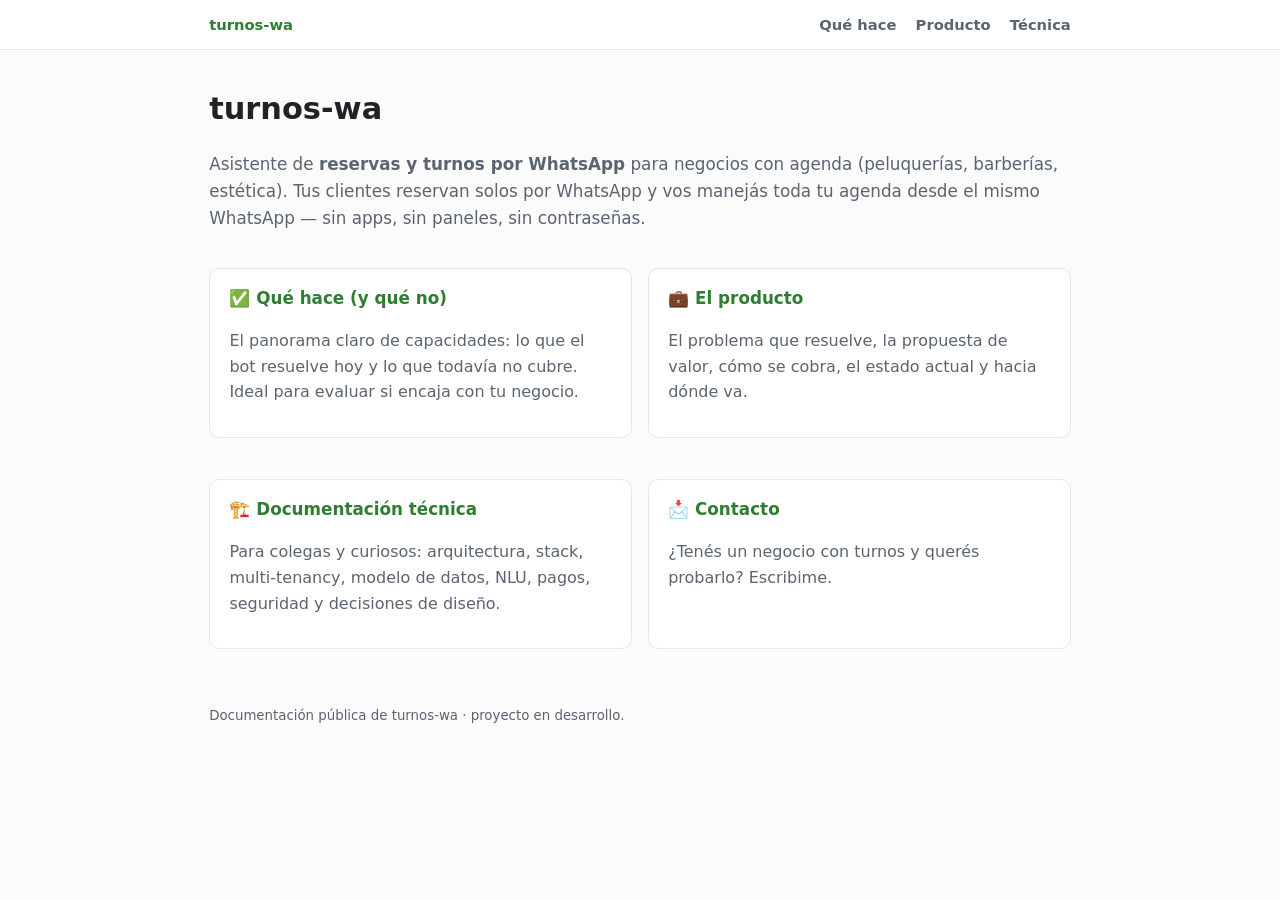
==== index.html @ e08dd71e "Documentación pública de turnos-wa (sitio estático para GitHub Pages) Co-Authored-By: Claude Opus 4." ====
<!DOCTYPE html>
<html lang="es">
<head>
    <meta charset="UTF-8"/>
    <meta name="viewport" content="width=device-width, initial-scale=1"/>
    <title>turnos-wa · Documentación</title>
    <meta name="description" content="turnos-wa: bot de reservas y turnos por WhatsApp para peluquerías, barberías y estética. Documentación funcional, técnica y de producto."/>
    <link rel="stylesheet" href="styles.css"/>
</head>
<body>
<nav class="nav"><div class="nav-inner">
    <a class="brand" href="index.html">turnos-wa</a>
    <a href="capacidades.html">Qué hace</a>
    <a href="negocio.html">Producto</a>
    <a href="tecnica.html">Técnica</a>
</div></nav>
<div class="wrap">
    <h1>turnos-wa</h1>
    <p class="lead">Asistente de <strong>reservas y turnos por WhatsApp</strong> para negocios con agenda
        (peluquerías, barberías, estética). Tus clientes reservan solos por WhatsApp y vos manejás toda tu
        agenda desde el mismo WhatsApp — sin apps, sin paneles, sin contraseñas.</p>

    <div class="hub">
        <a href="capacidades.html"><div class="card">
            <h3>✅ Qué hace (y qué no)</h3>
            <p class="muted">El panorama claro de capacidades: lo que el bot resuelve hoy y lo que todavía
                no cubre. Ideal para evaluar si encaja con tu negocio.</p>
        </div></a>
        <a href="negocio.html"><div class="card">
            <h3>💼 El producto</h3>
            <p class="muted">El problema que resuelve, la propuesta de valor, cómo se cobra, el estado
                actual y hacia dónde va.</p>
        </div></a>
        <a href="tecnica.html"><div class="card">
            <h3>🏗️ Documentación técnica</h3>
            <p class="muted">Para colegas y curiosos: arquitectura, stack, multi-tenancy, modelo de datos,
                NLU, pagos, seguridad y decisiones de diseño.</p>
        </div></a>
        <div class="card">
            <h3>📩 Contacto</h3>
            <p class="muted">¿Tenés un negocio con turnos y querés probarlo? Escribime.</p>
        </div>
    </div>

    <p style="margin-top:2.5rem"><small>Documentación pública de turnos-wa · proyecto en desarrollo.</small></p>
</div>
</body>
</html>
---- styles.css ----
:root { --verde: #2e7d32; --tinta: #1f2328; --muted: #5b6470; --linea: #e6e8eb; --fondo: #fbfbfc; }
* { box-sizing: border-box; }
body { font-family: system-ui, -apple-system, Segoe UI, sans-serif; color: var(--tinta);
    background: var(--fondo); line-height: 1.6; margin: 0; }
.nav { background: #fff; border-bottom: 1px solid var(--linea); position: sticky; top: 0; z-index: 10; }
.nav-inner { max-width: 900px; margin: 0 auto; padding: .8rem 1.2rem; display: flex; gap: 1.2rem; align-items: center; flex-wrap: wrap; }
.nav a { color: var(--muted); text-decoration: none; font-size: .92rem; font-weight: 600; }
.nav a.brand { color: var(--verde); font-weight: 800; margin-right: auto; }
.nav a:hover, .nav a.active { color: var(--verde); }
.wrap { max-width: 900px; margin: 0 auto; padding: 2rem 1.2rem 5rem; }
h1 { font-size: 1.9rem; margin: .2rem 0 .4rem; }
h2 { font-size: 1.3rem; margin: 2.4rem 0 .6rem; padding-top: .6rem; border-top: 2px solid var(--linea); }
h3 { font-size: 1.05rem; margin: 1.4rem 0 .3rem; }
.lead { color: var(--muted); font-size: 1.05rem; }
code { background: #eef1f3; padding: .1rem .35rem; border-radius: 4px; font-size: .88em; }
pre { background: #1f2328; color: #e6e8eb; padding: 1rem; border-radius: 8px; overflow-x: auto; font-size: .82rem; line-height: 1.5; }
pre code { background: none; padding: 0; color: inherit; }
table { border-collapse: collapse; width: 100%; margin: .8rem 0; font-size: .92rem; }
th, td { text-align: left; padding: .5rem .7rem; border-bottom: 1px solid var(--linea); vertical-align: top; }
th { background: #f2f4f6; }
.card { border: 1px solid var(--linea); border-radius: 10px; padding: 1rem 1.2rem; margin: .8rem 0; background: #fff; }
.pill { display: inline-block; font-size: .72rem; font-weight: 700; padding: .12rem .5rem; border-radius: 10px; }
.ok { background: #d7f0d8; color: #1b5e20; } .wip { background: #fff0cc; color: #8a6d00; } .todo { background: #ffe0e0; color: #a31515; }
.hub { display: grid; grid-template-columns: 1fr 1fr; gap: 1rem; margin-top: 1.5rem; }
.hub a { text-decoration: none; color: inherit; }
.hub .card { transition: border-color .15s; } .hub .card:hover { border-color: var(--verde); }
.hub h3 { margin-top: 0; color: var(--verde); }
.muted { color: var(--muted); } small { color: var(--muted); }
ul { padding-left: 1.2rem; } li { margin: .2rem 0; }
@media (max-width: 640px) { .hub { grid-template-columns: 1fr; } }
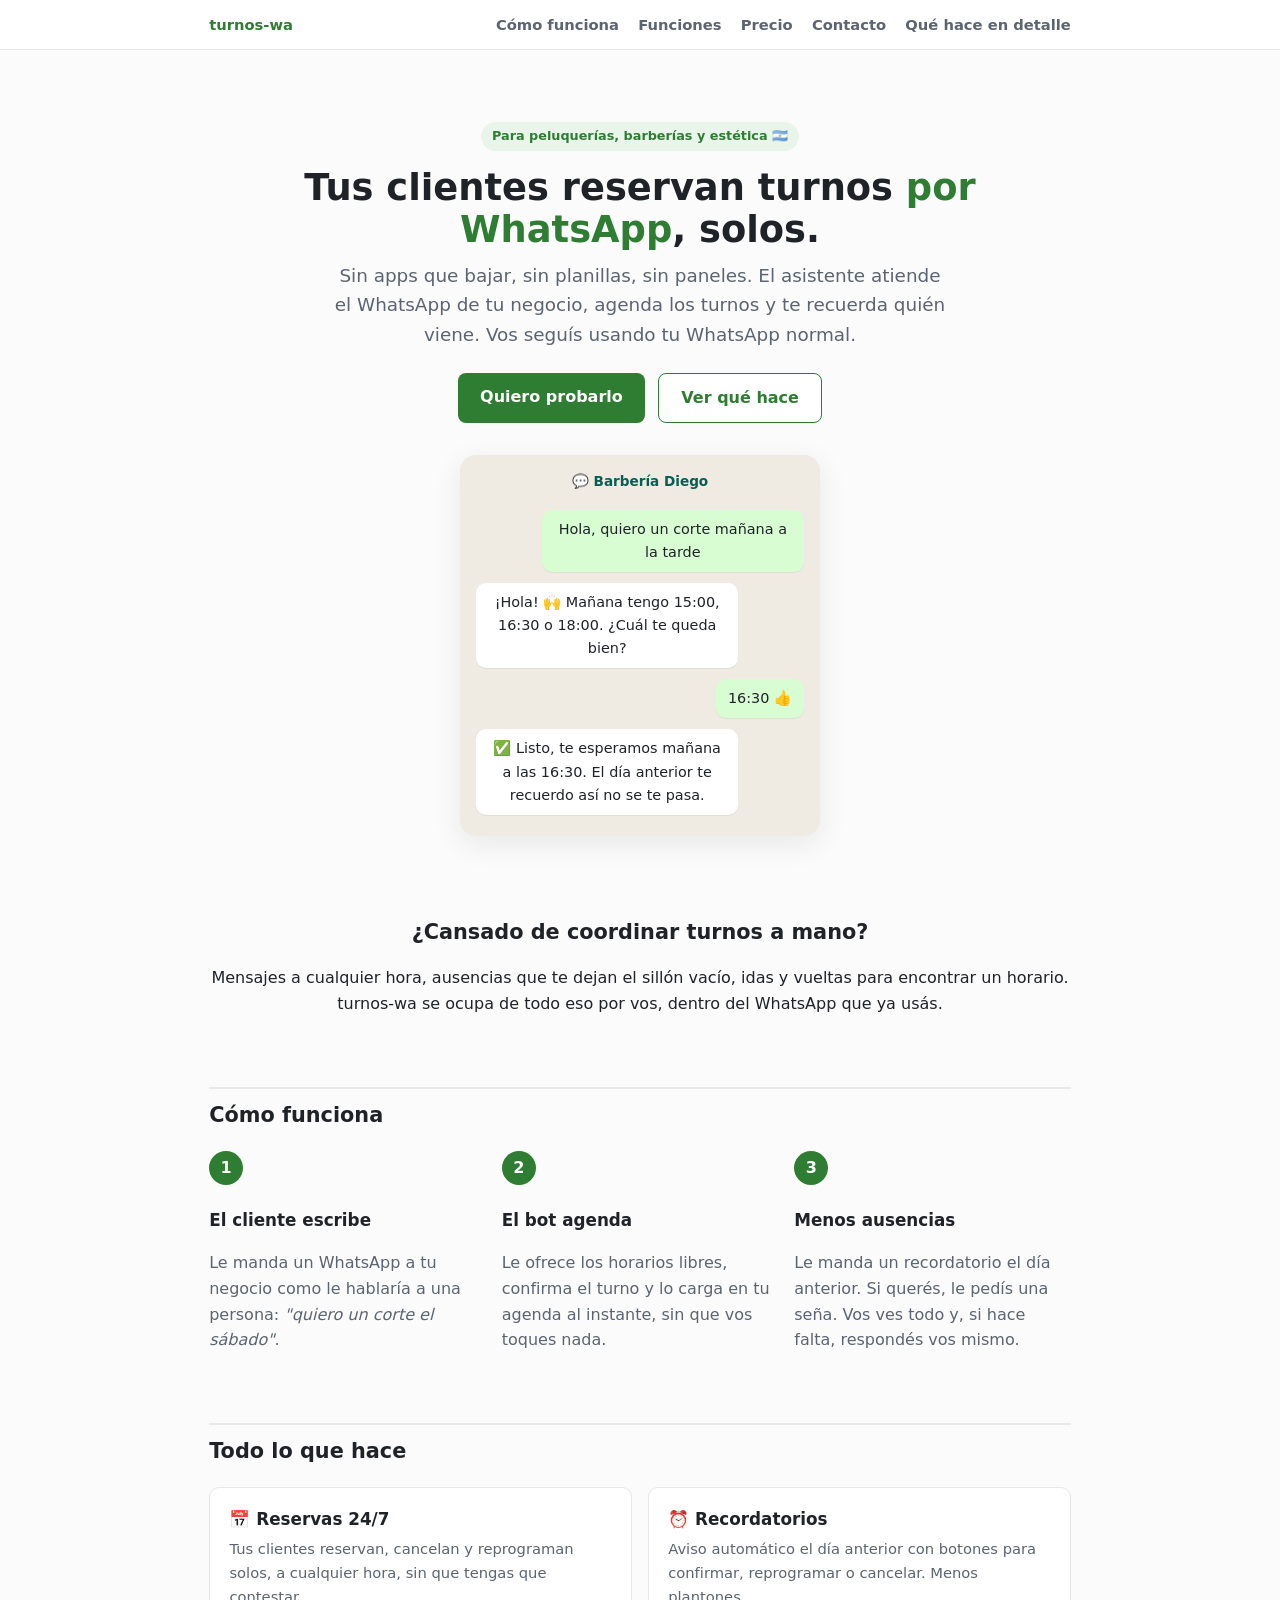
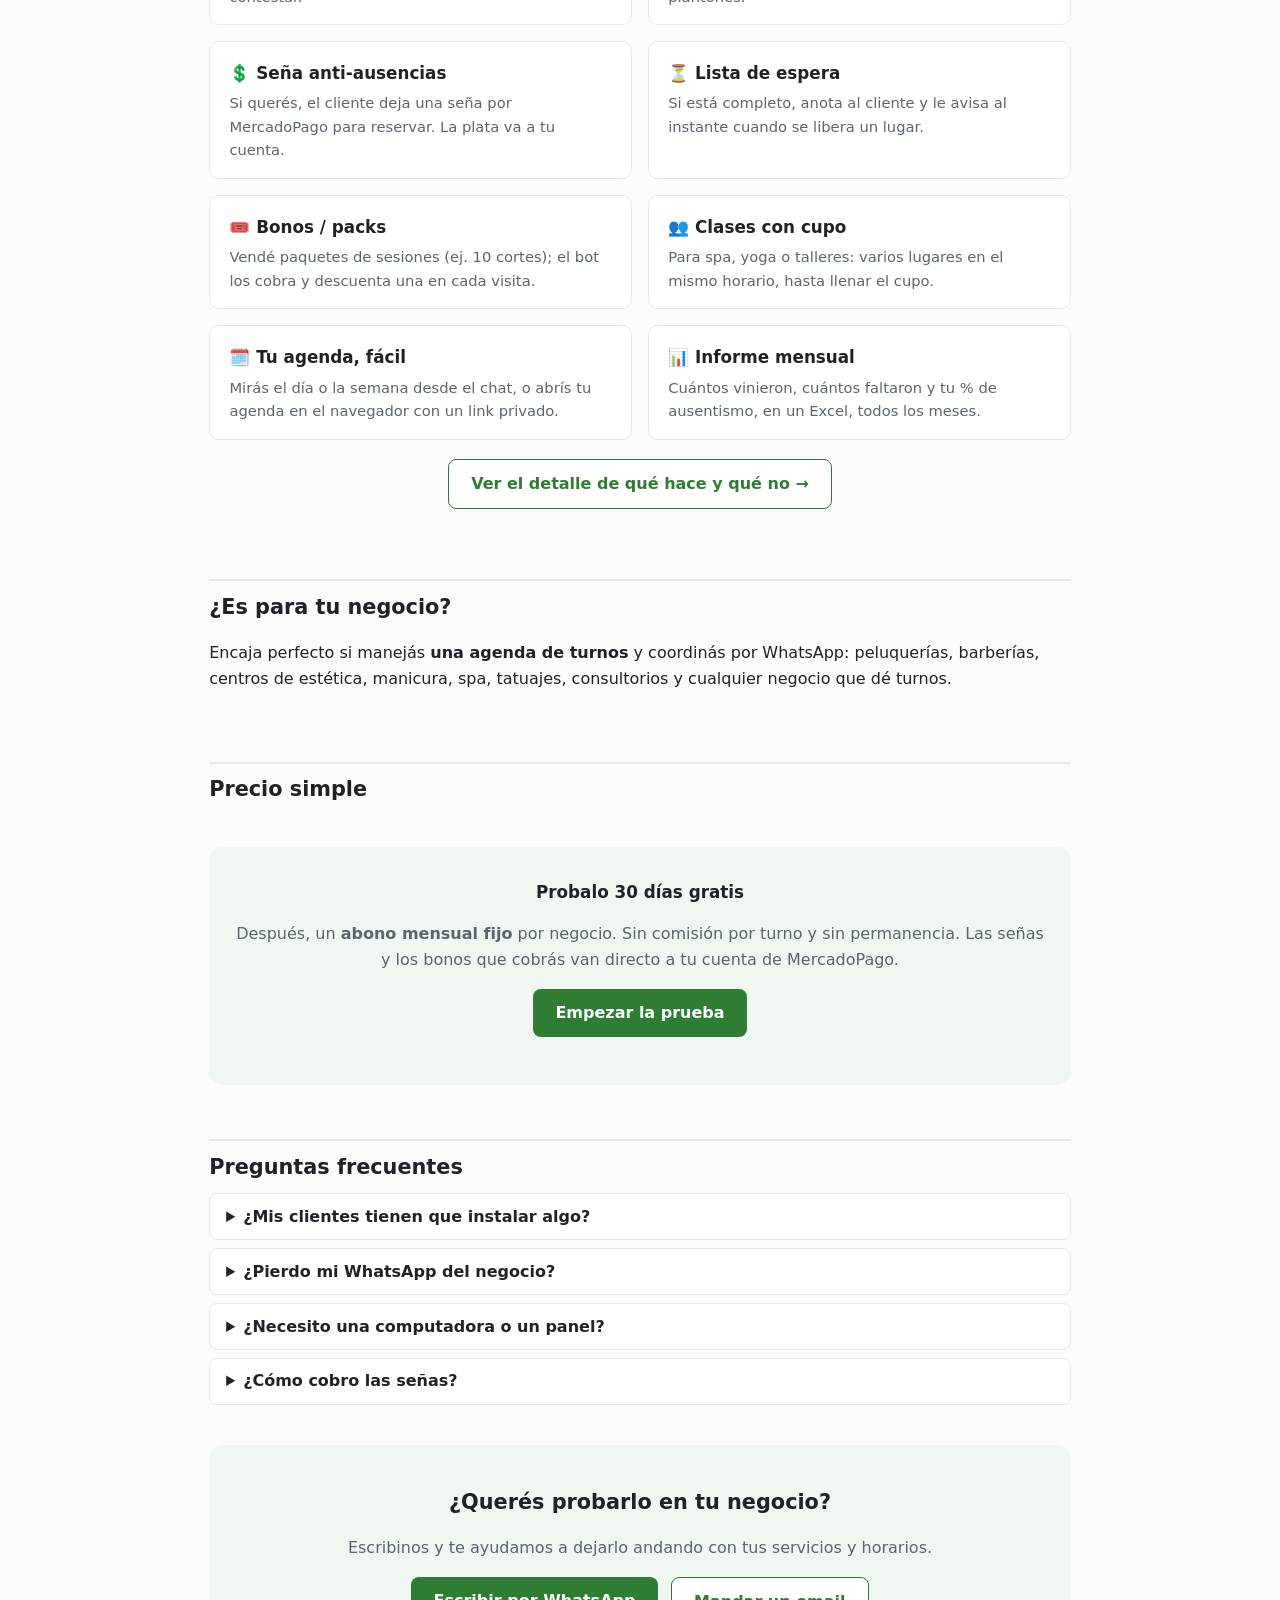
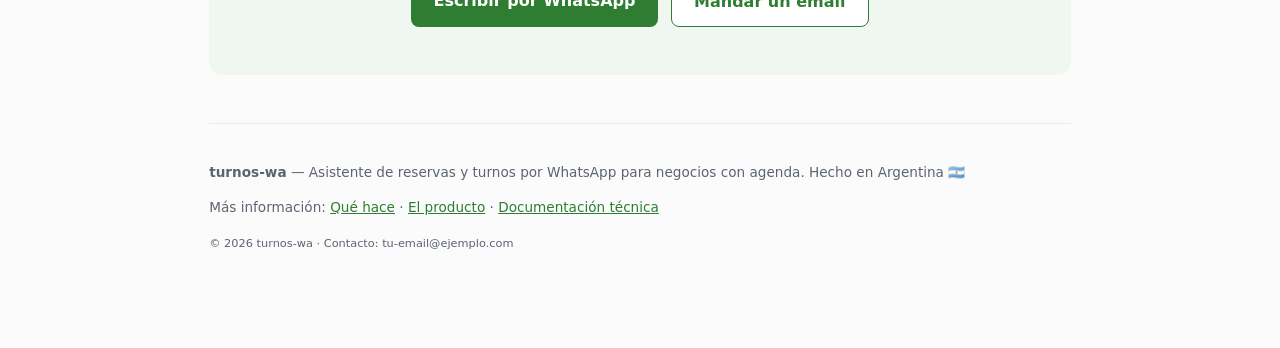
==== commit 68e31d93: "Landing para clientes en la home (sirve también para verificación de Meta)" ====
--- a/index.html
+++ b/index.html
@@ -3,46 +3,149 @@
 <head>
     <meta charset="UTF-8"/>
     <meta name="viewport" content="width=device-width, initial-scale=1"/>
-    <title>turnos-wa · Documentación</title>
-    <meta name="description" content="turnos-wa: bot de reservas y turnos por WhatsApp para peluquerías, barberías y estética. Documentación funcional, técnica y de producto."/>
+    <title>turnos-wa · Reservá turnos por WhatsApp, sin apps ni planillas</title>
+    <meta name="description" content="turnos-wa es el asistente que toma los turnos de tu negocio por WhatsApp: tus clientes reservan solos, con recordatorios, seña anti-ausencias, lista de espera y más. Para peluquerías, barberías y centros de estética en Argentina."/>
+    <meta property="og:title" content="turnos-wa · Turnos por WhatsApp"/>
+    <meta property="og:description" content="Tus clientes reservan solos por WhatsApp. Vos manejás la agenda desde el mismo chat."/>
     <link rel="stylesheet" href="styles.css"/>
 </head>
 <body>
 <nav class="nav"><div class="nav-inner">
     <a class="brand" href="index.html">turnos-wa</a>
-    <a href="capacidades.html">Qué hace</a>
-    <a href="negocio.html">Producto</a>
-    <a href="tecnica.html">Técnica</a>
+    <a href="#como">Cómo funciona</a>
+    <a href="#funciones">Funciones</a>
+    <a href="#precio">Precio</a>
+    <a href="#contacto">Contacto</a>
+    <a href="capacidades.html">Qué hace en detalle</a>
 </div></nav>
+
 <div class="wrap">
-    <h1>turnos-wa</h1>
-    <p class="lead">Asistente de <strong>reservas y turnos por WhatsApp</strong> para negocios con agenda
-        (peluquerías, barberías, estética). Tus clientes reservan solos por WhatsApp y vos manejás toda tu
-        agenda desde el mismo WhatsApp — sin apps, sin paneles, sin contraseñas.</p>
 
-    <div class="hub">
-        <a href="capacidades.html"><div class="card">
-            <h3>✅ Qué hace (y qué no)</h3>
-            <p class="muted">El panorama claro de capacidades: lo que el bot resuelve hoy y lo que todavía
-                no cubre. Ideal para evaluar si encaja con tu negocio.</p>
-        </div></a>
-        <a href="negocio.html"><div class="card">
-            <h3>💼 El producto</h3>
-            <p class="muted">El problema que resuelve, la propuesta de valor, cómo se cobra, el estado
-                actual y hacia dónde va.</p>
-        </div></a>
-        <a href="tecnica.html"><div class="card">
-            <h3>🏗️ Documentación técnica</h3>
-            <p class="muted">Para colegas y curiosos: arquitectura, stack, multi-tenancy, modelo de datos,
-                NLU, pagos, seguridad y decisiones de diseño.</p>
-        </div></a>
-        <div class="card">
-            <h3>📩 Contacto</h3>
-            <p class="muted">¿Tenés un negocio con turnos y querés probarlo? Escribime.</p>
+    <!-- HERO -->
+    <header class="hero">
+        <span class="tag">Para peluquerías, barberías y estética 🇦🇷</span>
+        <h1>Tus clientes reservan turnos <span class="hl">por WhatsApp</span>, solos.</h1>
+        <p class="sub">Sin apps que bajar, sin planillas, sin paneles. El asistente atiende el WhatsApp de tu
+            negocio, agenda los turnos y te recuerda quién viene. Vos seguís usando tu WhatsApp normal.</p>
+        <div class="cta-row">
+            <a class="btn" href="#contacto">Quiero probarlo</a>
+            <a class="btn btn-ghost" href="capacidades.html">Ver qué hace</a>
         </div>
-    </div>
 
-    <p style="margin-top:2.5rem"><small>Documentación pública de turnos-wa · proyecto en desarrollo.</small></p>
+        <div class="chat">
+            <div class="hd">💬 Barbería Diego</div>
+            <div class="bubble me">Hola, quiero un corte mañana a la tarde</div>
+            <div class="bubble">¡Hola! 🙌 Mañana tengo 15:00, 16:30 o 18:00. ¿Cuál te queda bien?</div>
+            <div class="bubble me">16:30 👍</div>
+            <div class="bubble">✅ Listo, te esperamos mañana a las 16:30. El día anterior te recuerdo así no se te pasa.</div>
+        </div>
+    </header>
+
+    <!-- PROBLEMA -->
+    <section class="section">
+        <h2 class="center" style="border:none">¿Cansado de coordinar turnos a mano?</h2>
+        <p class="center sub">Mensajes a cualquier hora, ausencias que te dejan el sillón vacío, idas y vueltas
+            para encontrar un horario. turnos-wa se ocupa de todo eso por vos, dentro del WhatsApp que ya usás.</p>
+    </section>
+
+    <!-- CÓMO FUNCIONA -->
+    <section class="section" id="como">
+        <h2>Cómo funciona</h2>
+        <div class="steps">
+            <div class="step"><div class="num">1</div><h3>El cliente escribe</h3>
+                <p class="muted">Le manda un WhatsApp a tu negocio como le hablaría a una persona:
+                    <em>"quiero un corte el sábado"</em>.</p></div>
+            <div class="step"><div class="num">2</div><h3>El bot agenda</h3>
+                <p class="muted">Le ofrece los horarios libres, confirma el turno y lo carga en tu agenda
+                    al instante, sin que vos toques nada.</p></div>
+            <div class="step"><div class="num">3</div><h3>Menos ausencias</h3>
+                <p class="muted">Le manda un recordatorio el día anterior. Si querés, le pedís una seña.
+                    Vos ves todo y, si hace falta, respondés vos mismo.</p></div>
+        </div>
+    </section>
+
+    <!-- FUNCIONES -->
+    <section class="section" id="funciones">
+        <h2>Todo lo que hace</h2>
+        <div class="features">
+            <div class="feat"><h3>📅 Reservas 24/7</h3><p>Tus clientes reservan, cancelan y reprograman
+                solos, a cualquier hora, sin que tengas que contestar.</p></div>
+            <div class="feat"><h3>⏰ Recordatorios</h3><p>Aviso automático el día anterior con botones para
+                confirmar, reprogramar o cancelar. Menos plantones.</p></div>
+            <div class="feat"><h3>💲 Seña anti-ausencias</h3><p>Si querés, el cliente deja una seña por
+                MercadoPago para reservar. La plata va a tu cuenta.</p></div>
+            <div class="feat"><h3>⏳ Lista de espera</h3><p>Si está completo, anota al cliente y le avisa al
+                instante cuando se libera un lugar.</p></div>
+            <div class="feat"><h3>🎟️ Bonos / packs</h3><p>Vendé paquetes de sesiones (ej. 10 cortes); el bot
+                los cobra y descuenta una en cada visita.</p></div>
+            <div class="feat"><h3>👥 Clases con cupo</h3><p>Para spa, yoga o talleres: varios lugares en el
+                mismo horario, hasta llenar el cupo.</p></div>
+            <div class="feat"><h3>🗓️ Tu agenda, fácil</h3><p>Mirás el día o la semana desde el chat, o abrís
+                tu agenda en el navegador con un link privado.</p></div>
+            <div class="feat"><h3>📊 Informe mensual</h3><p>Cuántos vinieron, cuántos faltaron y tu % de
+                ausentismo, en un Excel, todos los meses.</p></div>
+        </div>
+        <p class="center" style="margin-top:1.2rem">
+            <a class="btn btn-ghost" href="capacidades.html">Ver el detalle de qué hace y qué no →</a></p>
+    </section>
+
+    <!-- PARA QUIÉN -->
+    <section class="section">
+        <h2>¿Es para tu negocio?</h2>
+        <p class="sub">Encaja perfecto si manejás <strong>una agenda de turnos</strong> y coordinás por
+            WhatsApp: peluquerías, barberías, centros de estética, manicura, spa, tatuajes, consultorios y
+            cualquier negocio que dé turnos.</p>
+    </section>
+
+    <!-- PRECIO -->
+    <section class="section" id="precio">
+        <h2>Precio simple</h2>
+        <div class="band">
+            <h3 style="margin-top:0">Probalo 30 días gratis</h3>
+            <p class="muted">Después, un <strong>abono mensual fijo</strong> por negocio. Sin comisión por
+                turno y sin permanencia. Las señas y los bonos que cobrás van directo a tu cuenta de MercadoPago.</p>
+            <p style="margin-top:1rem"><a class="btn" href="#contacto">Empezar la prueba</a></p>
+        </div>
+    </section>
+
+    <!-- FAQ -->
+    <section class="section faq">
+        <h2>Preguntas frecuentes</h2>
+        <details><summary>¿Mis clientes tienen que instalar algo?</summary>
+            <p>No. Usan el WhatsApp que ya tienen. Le escriben al número de tu negocio como a cualquier persona.</p></details>
+        <details><summary>¿Pierdo mi WhatsApp del negocio?</summary>
+            <p>No. El asistente trabaja sobre el WhatsApp de tu negocio y vos podés seguir respondiendo a mano
+                cuando quieras. Si el bot no entiende algo, quedás vos al mando de la conversación.</p></details>
+        <details><summary>¿Necesito una computadora o un panel?</summary>
+            <p>No hace falta. Configurás todo por WhatsApp (horarios, servicios, precios, ausencias). Si querés
+                ver tu agenda en pantalla grande, te damos un link privado de solo lectura.</p></details>
+        <details><summary>¿Cómo cobro las señas?</summary>
+            <p>Con tu propia cuenta de MercadoPago. La plata de las señas y los bonos entra directo a vos, no
+                pasa por nosotros.</p></details>
+    </section>
+
+    <!-- CONTACTO -->
+    <section class="section band" id="contacto">
+        <h2 style="border:none;margin-top:0">¿Querés probarlo en tu negocio?</h2>
+        <p class="muted">Escribinos y te ayudamos a dejarlo andando con tus servicios y horarios.</p>
+        <!-- TODO Marvel: reemplazá estos datos por tu WhatsApp/email reales antes de publicar -->
+        <p class="cta-row" style="margin-top:1rem">
+            <a class="btn" href="https://wa.me/5491100000000" rel="nofollow">Escribir por WhatsApp</a>
+            <a class="btn btn-ghost" href="mailto:tu-email@ejemplo.com">Mandar un email</a>
+        </p>
+    </section>
+
+    <!-- FOOTER (identidad para clientes y verificación de Meta) -->
+    <footer class="foot">
+        <p><strong>turnos-wa</strong> — Asistente de reservas y turnos por WhatsApp para negocios con agenda.
+            Hecho en Argentina 🇦🇷</p>
+        <p>Más información:
+            <a href="capacidades.html">Qué hace</a> ·
+            <a href="negocio.html">El producto</a> ·
+            <a href="tecnica.html">Documentación técnica</a></p>
+        <p><small>© 2026 turnos-wa · Contacto: <!-- TODO: tu email/WhatsApp real --> tu-email@ejemplo.com</small></p>
+    </footer>
+
 </div>
 </body>
 </html>
--- a/styles.css
+++ b/styles.css
@@ -28,3 +28,43 @@
 .muted { color: var(--muted); } small { color: var(--muted); }
 ul { padding-left: 1.2rem; } li { margin: .2rem 0; }
 @media (max-width: 640px) { .hub { grid-template-columns: 1fr; } }
+
+/* ───────── Landing (clientes) ───────── */
+.hero { text-align: center; padding: 2.5rem 0 1rem; }
+.hero h1 { font-size: 2.3rem; line-height: 1.15; margin: 0 0 .6rem; }
+.hero h1 .hl { color: var(--verde); }
+.hero .sub { color: var(--muted); font-size: 1.15rem; max-width: 620px; margin: 0 auto 1.5rem; }
+.cta-row { display: flex; gap: .8rem; justify-content: center; flex-wrap: wrap; }
+.btn { display: inline-block; background: var(--verde); color: #fff; text-decoration: none; font-weight: 700;
+    padding: .7rem 1.4rem; border-radius: 8px; font-size: 1rem; }
+.btn:hover { background: #256628; }
+.btn-ghost { background: #fff; color: var(--verde); border: 1.5px solid var(--verde); }
+.btn-ghost:hover { background: #f0f7f0; }
+.tag { display:inline-block; background:#e9f5ea; color:var(--verde); font-weight:700; font-size:.8rem;
+    padding:.25rem .7rem; border-radius:20px; margin-bottom:1rem; }
+
+/* mockup de chat */
+.chat { max-width: 360px; margin: 2rem auto 0; background: #efeae2; border-radius: 16px;
+    padding: 1rem; box-shadow: 0 8px 30px rgba(0,0,0,.08); }
+.chat .hd { font-weight:700; font-size:.85rem; color:#075e54; margin-bottom:.7rem; }
+.bubble { max-width: 80%; padding: .5rem .75rem; border-radius: 10px; margin: .35rem 0; font-size: .9rem;
+    background: #fff; clear: both; float: left; box-shadow: 0 1px 1px rgba(0,0,0,.06); }
+.bubble.me { background: #d9fdd3; float: right; }
+.chat::after { content:""; display:block; clear:both; }
+
+.section { padding-top: 1rem; }
+.center { text-align: center; }
+.steps { display: grid; grid-template-columns: repeat(3,1fr); gap: 1rem; margin-top: 1.2rem; }
+.step .num { width: 34px; height: 34px; border-radius: 50%; background: var(--verde); color:#fff;
+    font-weight:800; display:flex; align-items:center; justify-content:center; margin-bottom:.5rem; }
+.features { display: grid; grid-template-columns: 1fr 1fr; gap: 1rem; margin-top: 1.2rem; }
+.feat { border:1px solid var(--linea); border-radius:10px; padding:1rem 1.2rem; background:#fff; }
+.feat h3 { margin:.1rem 0 .3rem; color: var(--tinta); }
+.feat p { margin:0; color: var(--muted); font-size:.92rem; }
+.faq details { border:1px solid var(--linea); border-radius:8px; padding:.6rem 1rem; margin:.5rem 0; background:#fff; }
+.faq summary { font-weight:700; cursor:pointer; }
+.faq p { color: var(--muted); margin:.5rem 0 0; }
+.band { background:#f0f7f0; border-radius:14px; padding:2rem 1.5rem; text-align:center; margin-top:2.5rem; }
+.foot { border-top:1px solid var(--linea); margin-top:3rem; padding-top:1.5rem; color:var(--muted); font-size:.85rem; }
+.foot a { color: var(--verde); }
+@media (max-width:640px){ .steps,.features{ grid-template-columns:1fr; } .hero h1{ font-size:1.8rem; } }
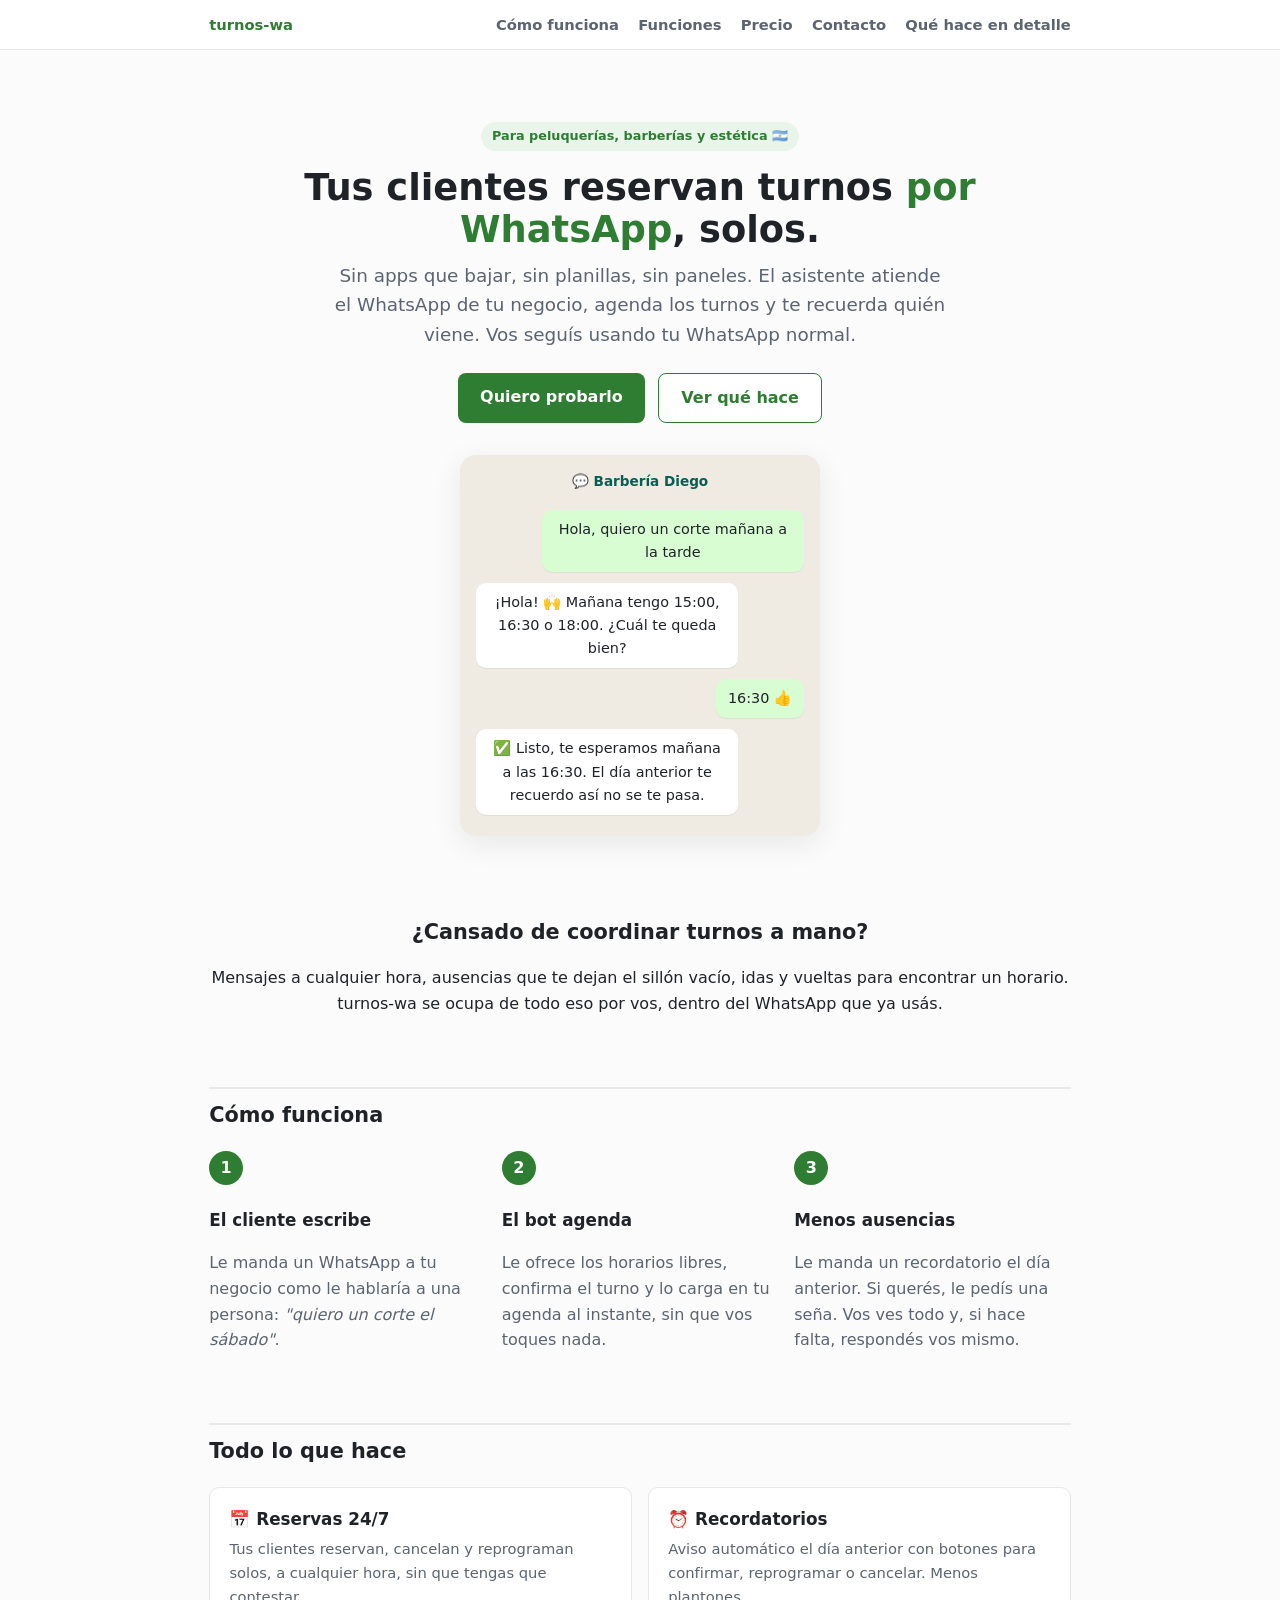
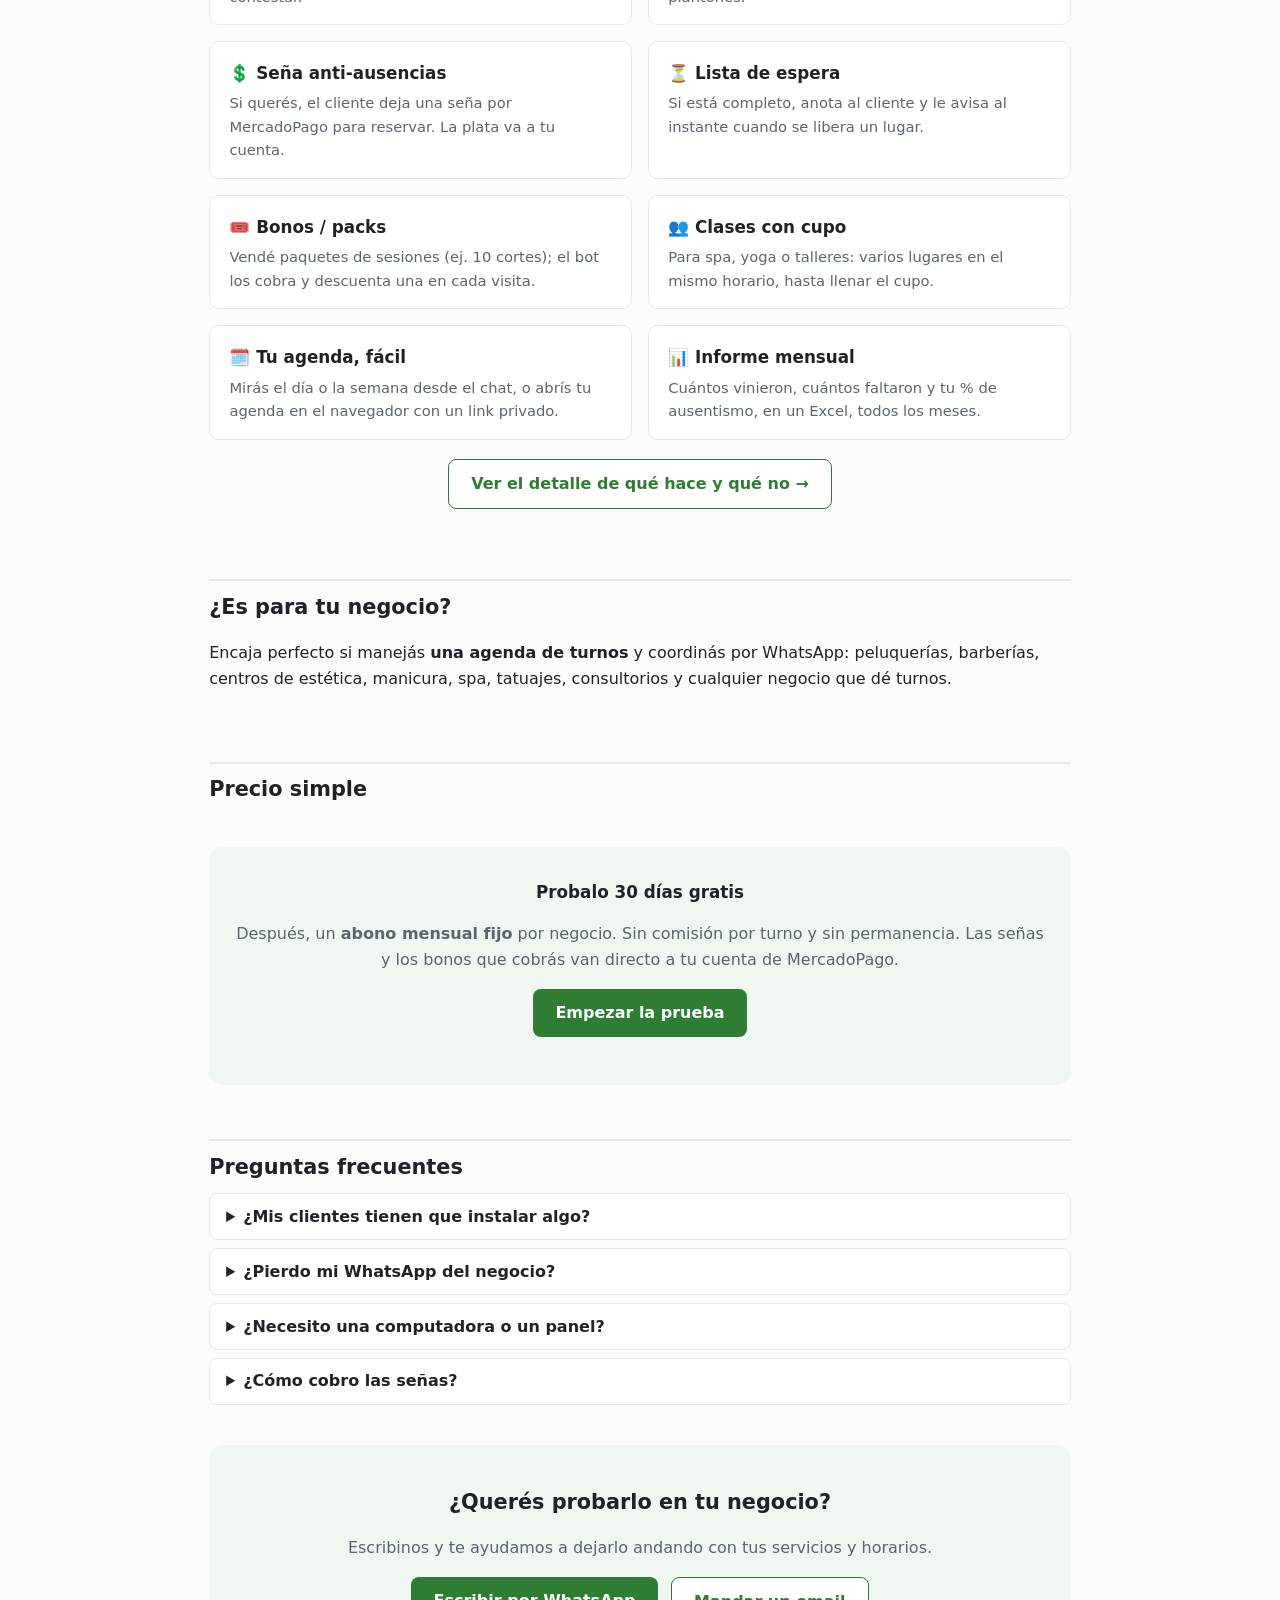
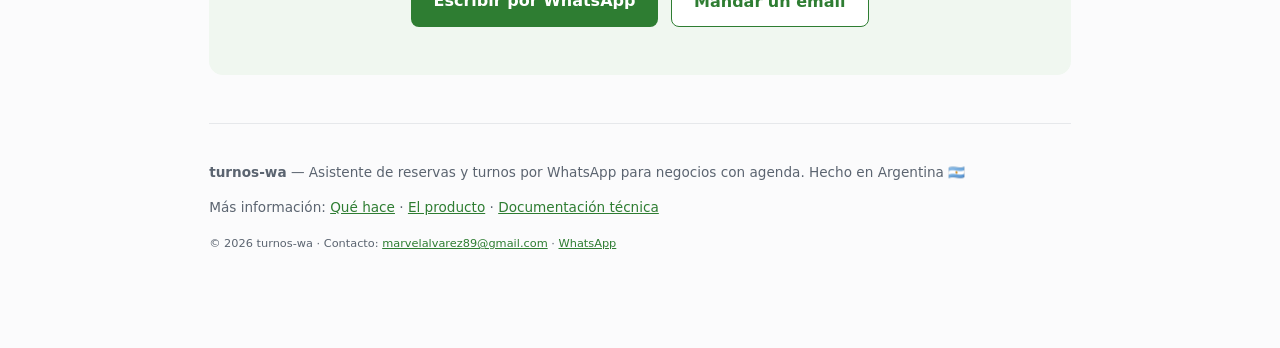
==== commit 43dff511: "Landing: contacto real (WhatsApp + email)" ====
--- a/index.html
+++ b/index.html
@@ -128,10 +128,9 @@
     <section class="section band" id="contacto">
         <h2 style="border:none;margin-top:0">¿Querés probarlo en tu negocio?</h2>
         <p class="muted">Escribinos y te ayudamos a dejarlo andando con tus servicios y horarios.</p>
-        <!-- TODO Marvel: reemplazá estos datos por tu WhatsApp/email reales antes de publicar -->
         <p class="cta-row" style="margin-top:1rem">
-            <a class="btn" href="https://wa.me/5491100000000" rel="nofollow">Escribir por WhatsApp</a>
-            <a class="btn btn-ghost" href="mailto:tu-email@ejemplo.com">Mandar un email</a>
+            <a class="btn" href="https://wa.me/5491154729779" rel="nofollow">Escribir por WhatsApp</a>
+            <a class="btn btn-ghost" href="mailto:marvelalvarez89@gmail.com">Mandar un email</a>
         </p>
     </section>
 
@@ -143,7 +142,8 @@
             <a href="capacidades.html">Qué hace</a> ·
             <a href="negocio.html">El producto</a> ·
             <a href="tecnica.html">Documentación técnica</a></p>
-        <p><small>© 2026 turnos-wa · Contacto: <!-- TODO: tu email/WhatsApp real --> tu-email@ejemplo.com</small></p>
+        <p><small>© 2026 turnos-wa · Contacto: <a href="mailto:marvelalvarez89@gmail.com">marvelalvarez89@gmail.com</a>
+            · <a href="https://wa.me/5491154729779" rel="nofollow">WhatsApp</a></small></p>
     </footer>
 
 </div>
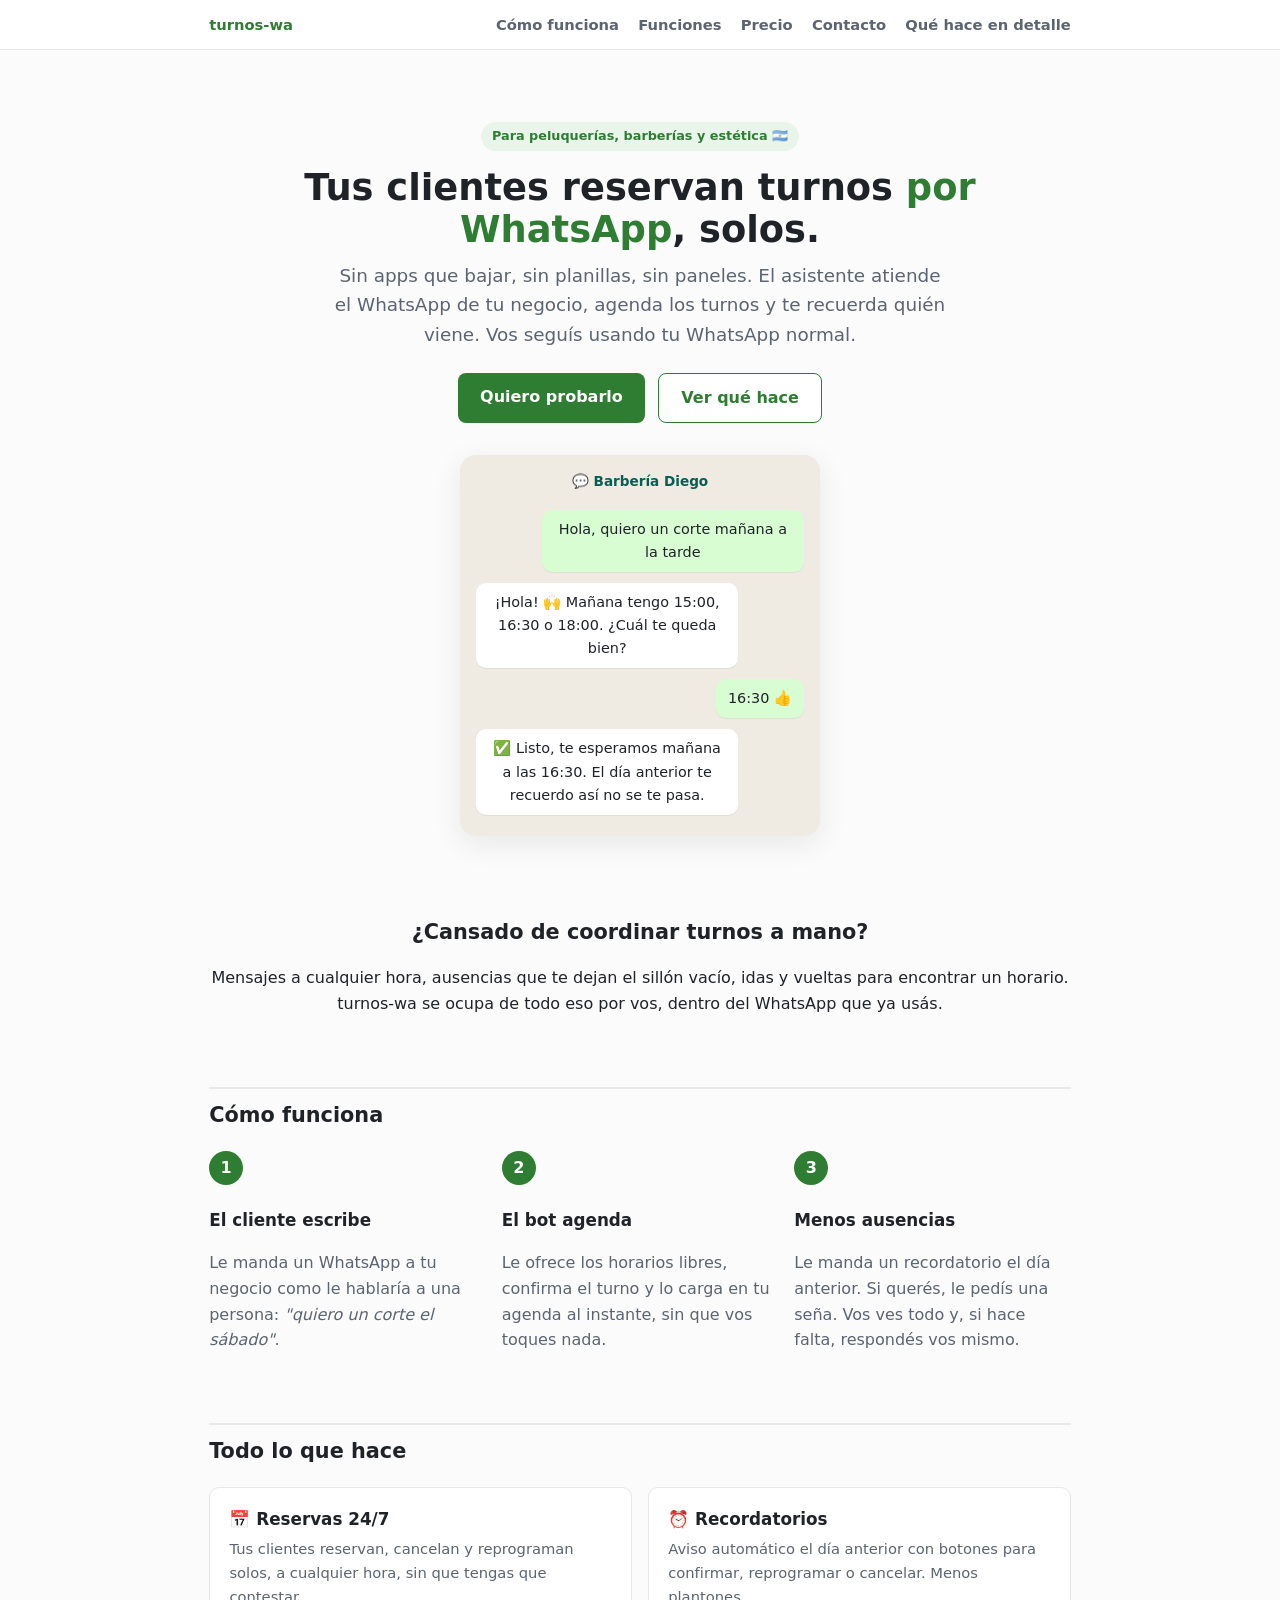
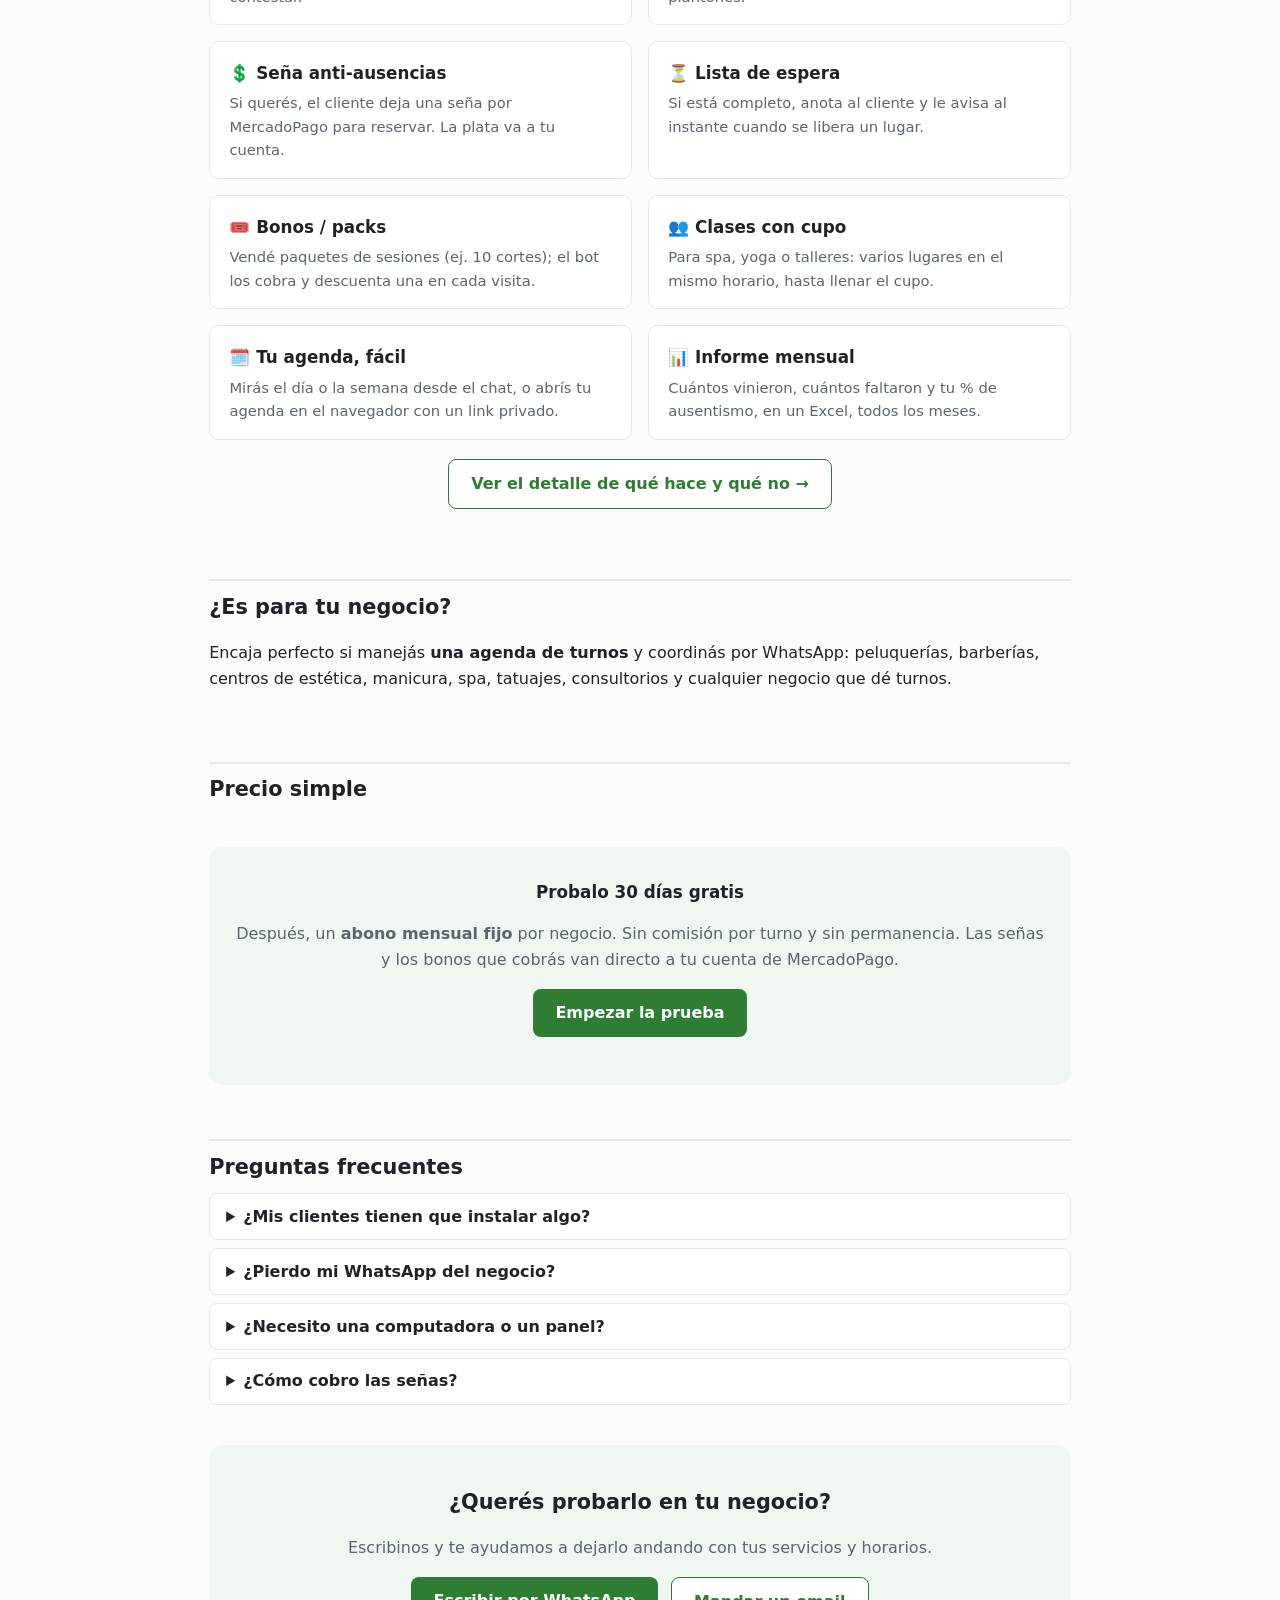
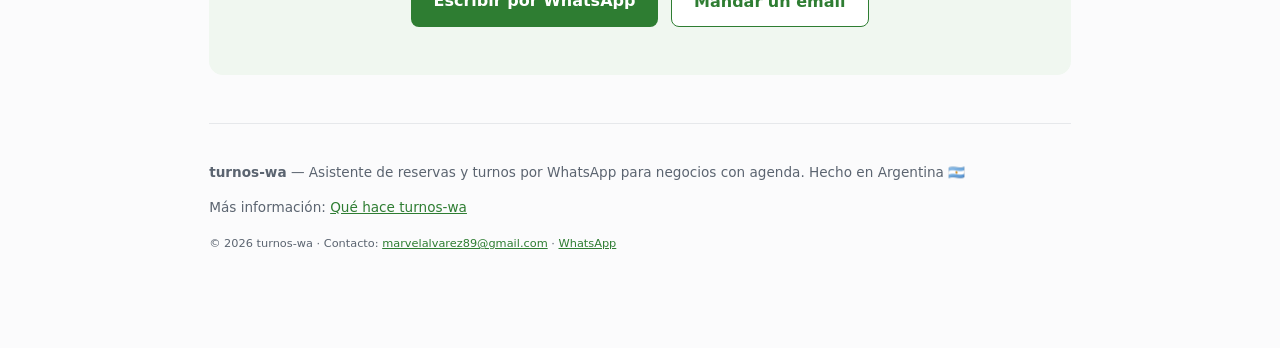
==== commit 20bed489: "Separar niveles: landing/capacidades = cliente; negocio = partner (sin link); técnica → privada (/do" ====
--- a/index.html
+++ b/index.html
@@ -138,10 +138,7 @@
     <footer class="foot">
         <p><strong>turnos-wa</strong> — Asistente de reservas y turnos por WhatsApp para negocios con agenda.
             Hecho en Argentina 🇦🇷</p>
-        <p>Más información:
-            <a href="capacidades.html">Qué hace</a> ·
-            <a href="negocio.html">El producto</a> ·
-            <a href="tecnica.html">Documentación técnica</a></p>
+        <p>Más información: <a href="capacidades.html">Qué hace turnos-wa</a></p>
         <p><small>© 2026 turnos-wa · Contacto: <a href="mailto:marvelalvarez89@gmail.com">marvelalvarez89@gmail.com</a>
             · <a href="https://wa.me/5491154729779" rel="nofollow">WhatsApp</a></small></p>
     </footer>
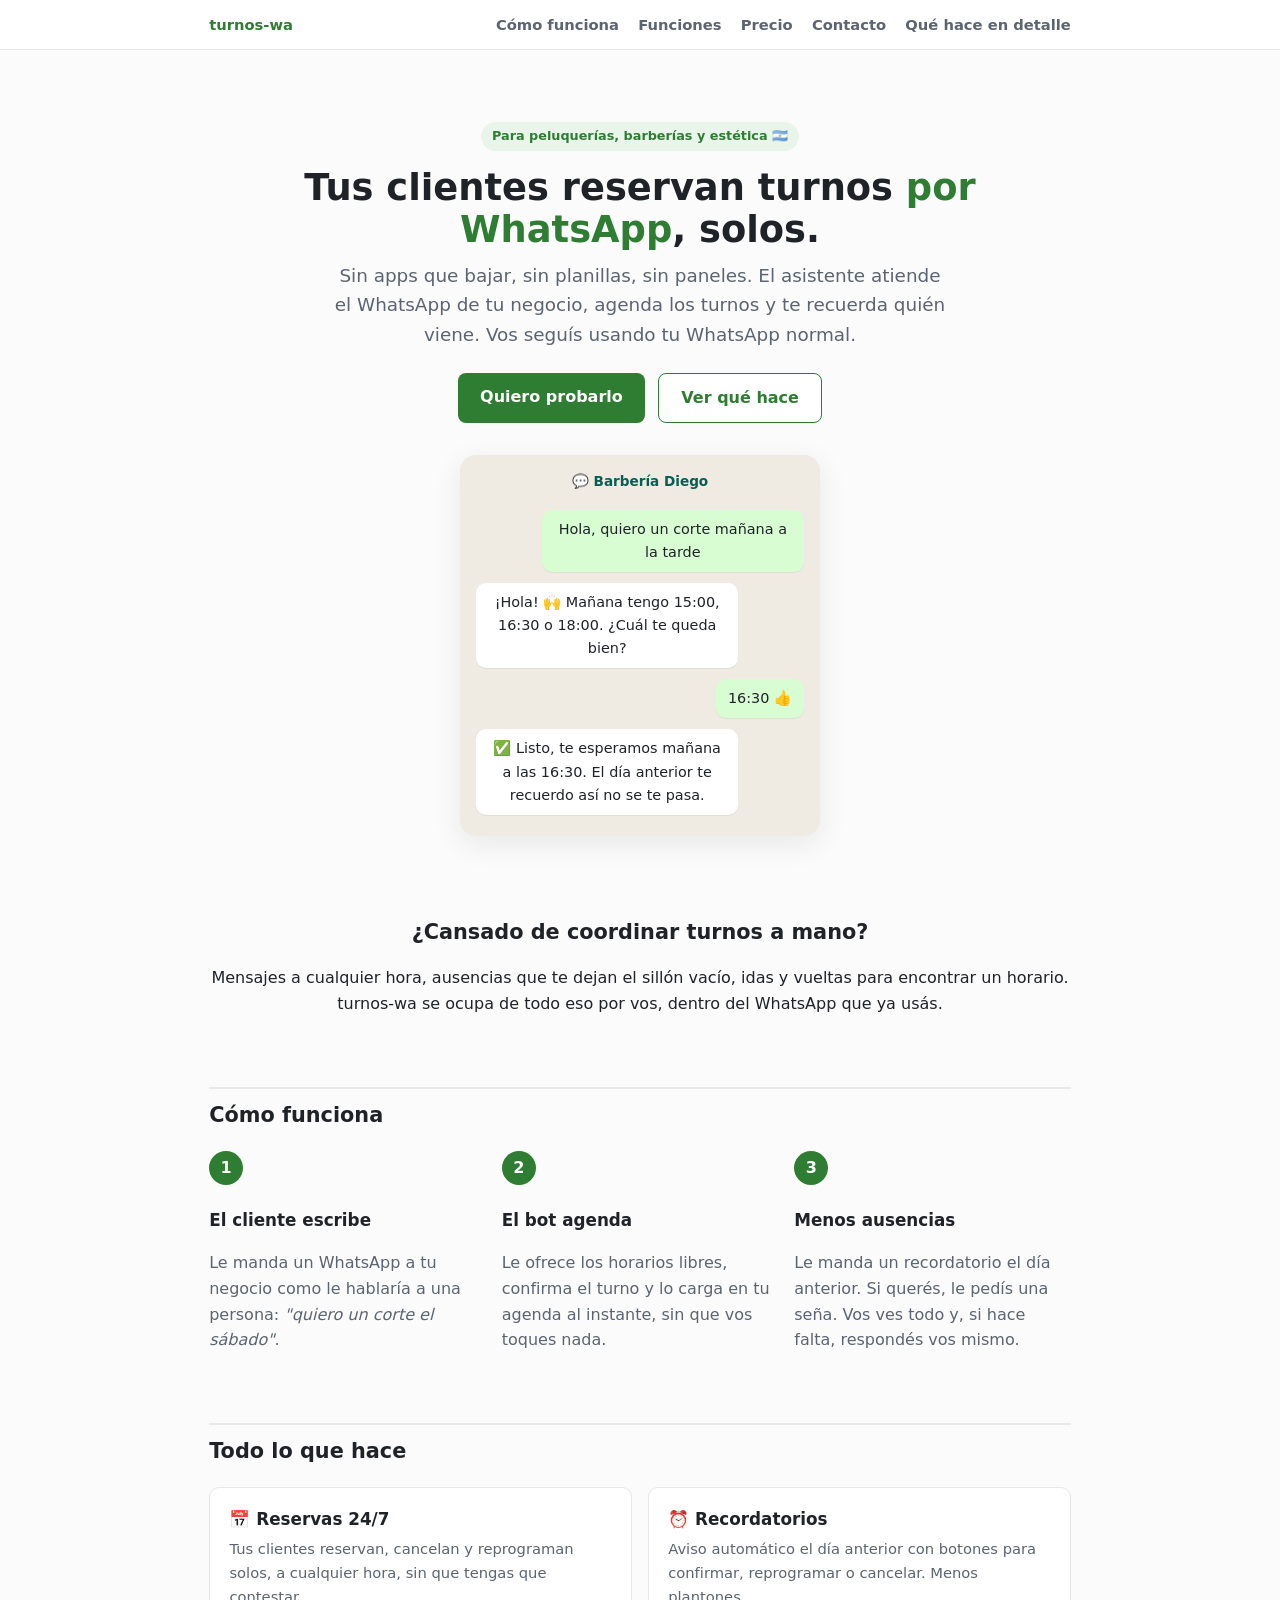
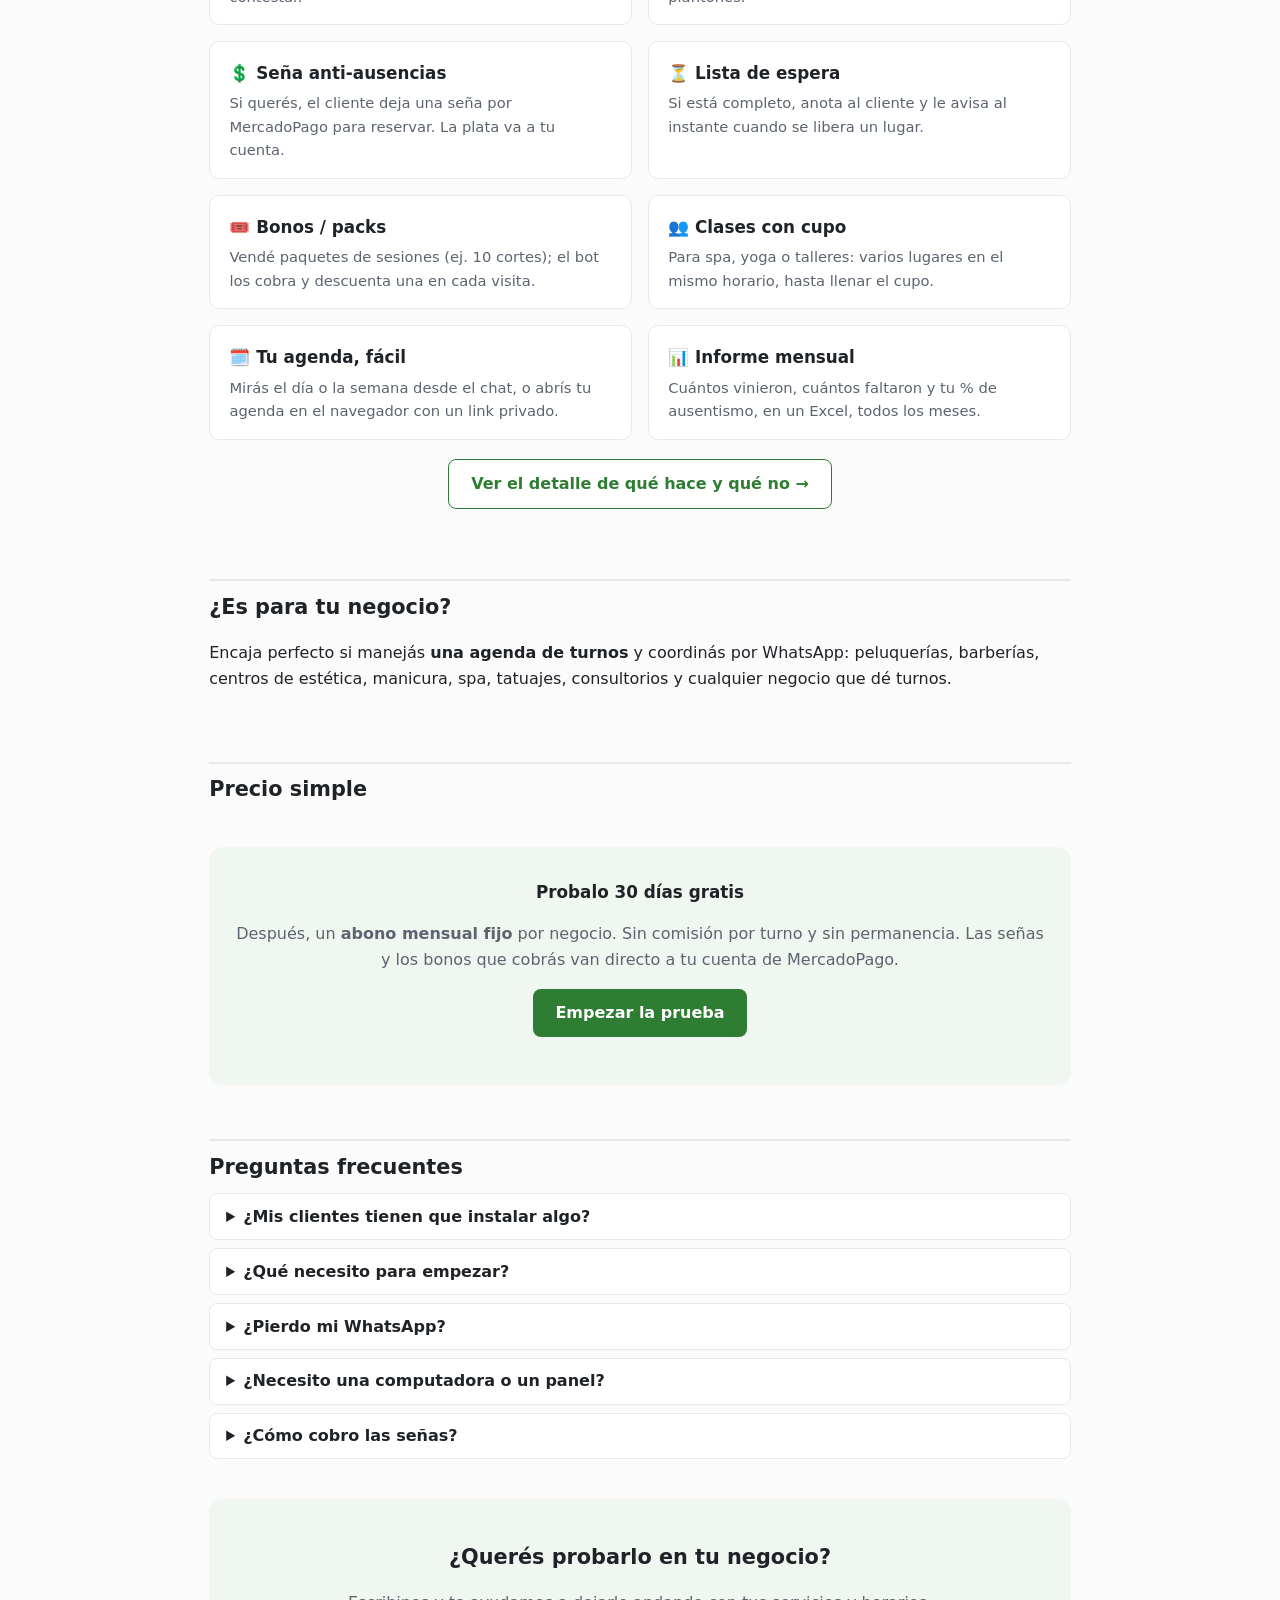
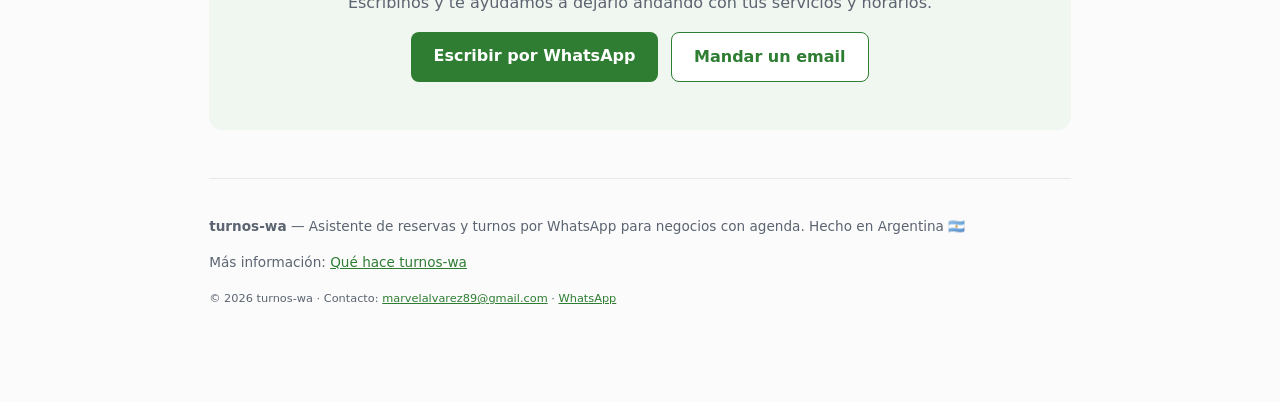
==== commit 864cff6c: "Requisitos para clientes: WhatsApp Business exclusivo del negocio + lista de requisitos" ====
--- a/index.html
+++ b/index.html
@@ -113,9 +113,14 @@
         <h2>Preguntas frecuentes</h2>
         <details><summary>¿Mis clientes tienen que instalar algo?</summary>
             <p>No. Usan el WhatsApp que ya tienen. Le escriben al número de tu negocio como a cualquier persona.</p></details>
-        <details><summary>¿Pierdo mi WhatsApp del negocio?</summary>
-            <p>No. El asistente trabaja sobre el WhatsApp de tu negocio y vos podés seguir respondiendo a mano
-                cuando quieras. Si el bot no entiende algo, quedás vos al mando de la conversación.</p></details>
+        <details><summary>¿Qué necesito para empezar?</summary>
+            <p>Un número con la app <strong>WhatsApp Business</strong> <strong>dedicado al negocio</strong>
+                (no tu WhatsApp personal), tus servicios y horarios, y —si querés cobrar seña o bonos— tu
+                MercadoPago. <a href="capacidades.html">Ver todos los requisitos</a>.</p></details>
+        <details><summary>¿Pierdo mi WhatsApp?</summary>
+            <p>No. El asistente trabaja en paralelo sobre el <strong>WhatsApp Business del negocio</strong> y
+                vos seguís respondiendo a mano cuando quieras. Si el bot no entiende algo, quedás vos al mando.
+                Por eso pedimos un número dedicado al negocio, aparte de tu WhatsApp personal.</p></details>
         <details><summary>¿Necesito una computadora o un panel?</summary>
             <p>No hace falta. Configurás todo por WhatsApp (horarios, servicios, precios, ausencias). Si querés
                 ver tu agenda en pantalla grande, te damos un link privado de solo lectura.</p></details>
